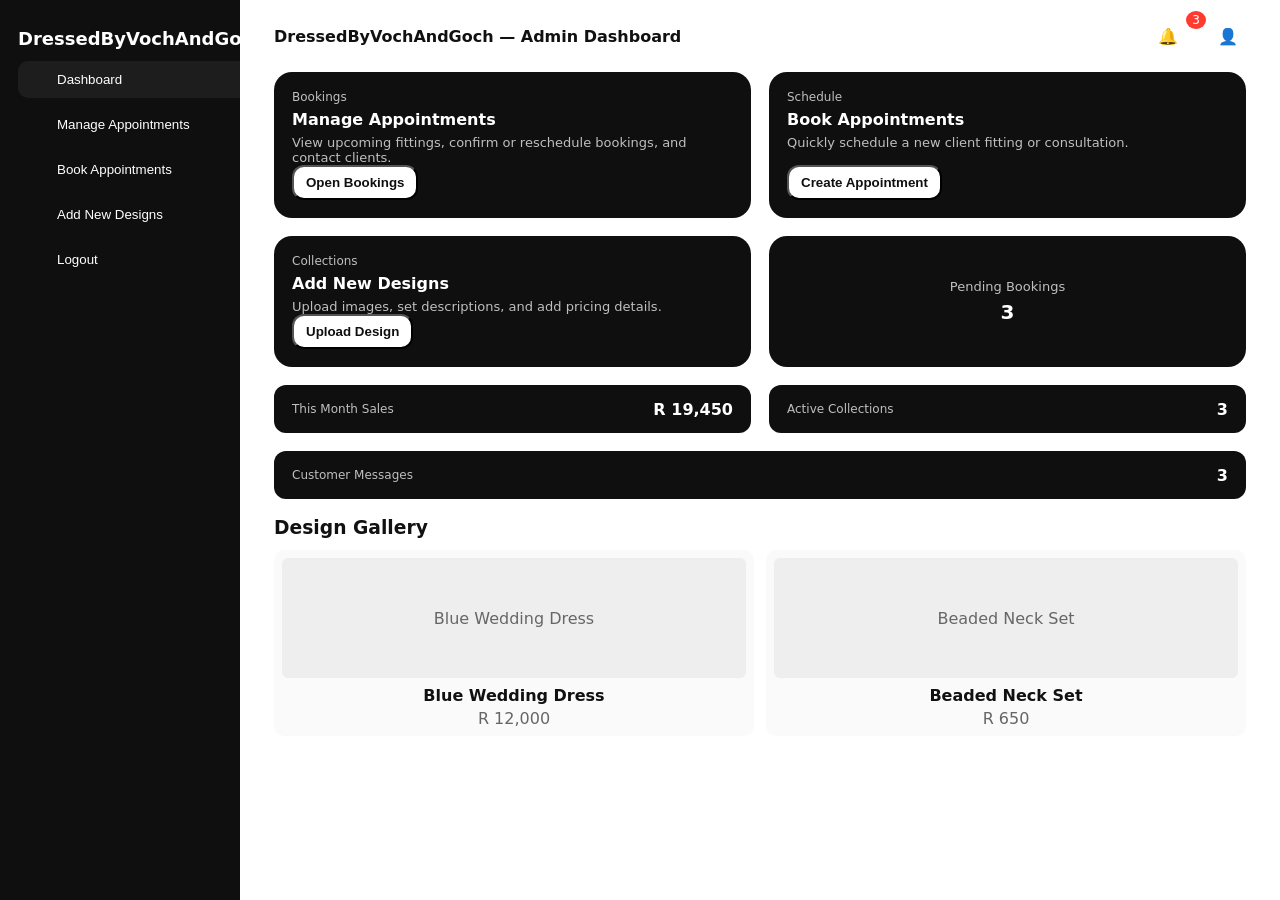
==== index.html @ 1712be91 "Add files via upload" ====
<!DOCTYPE html>
<html lang="en">
<head>
<meta charset="utf-8" />
<meta name="viewport" content="width=device-width,initial-scale=1" />
<title>DressedByVochAndGoch — Admin Dashboard</title>
<style>
  :root{
    --black:#0f0f0f;
    --white:#ffffff;
    --muted:#bfbfbf;
    --card-radius:14px;
    --accent:#111;
  }
  *{box-sizing:border-box;margin:0;padding:0}
  html,body{height:100%;font-family:Inter,system-ui,-apple-system,"Segoe UI",Roboto,Arial;background:var(--white);color:#111}
  /* Layout */
  .app{display:flex;min-height:100vh}
  /* Sidebar */
  .sidebar{
    width:240px;background:var(--black);color:var(--white);
    padding:28px 18px;display:flex;flex-direction:column;gap:18px;align-items:flex-start;
    position:fixed;left:0;top:0;bottom:0;
  }
  .brand{font-weight:700;font-size:18px;margin-bottom:6px}
  .nav{display:flex;flex-direction:column;width:100%;gap:8px;margin-top:12px}
  .nav-btn{
    width:100%;background:transparent;color:var(--white);text-align:left;padding:10px 12px;border-radius:10px;
    display:flex;align-items:center;gap:10px;cursor:pointer;border:1px solid transparent;
  }
  .nav-btn .dot{width:8px;height:8px;border-radius:50%;background:#fff;opacity:0.0;margin-right:8px}
  .nav-btn.active{background:rgba(255,255,255,0.06)}
  /* Main content */
  .main{
    margin-left:240px;flex:1;padding:18px 34px;min-height:100vh;background:var(--white);
  }
  .topbar{display:flex;justify-content:space-between;align-items:center;margin-bottom:18px}
  .title{font-weight:700}
  .top-right{display:flex;align-items:center;gap:14px}
  .icon-btn{width:36px;height:36px;display:flex;align-items:center;justify-content:center;border-radius:8px;cursor:pointer}
  .icon-btn .badge{position:relative;left:8px;top:-16px;background:#ff3b30;color:#fff;border-radius:50%;padding:2px 6px;font-size:12px}
  /* Grid of cards */
  .grid{display:grid;grid-template-columns:repeat(2,1fr);gap:18px;max-width:980px}
  .card{background:var(--black);color:var(--white);padding:18px;border-radius:18px;min-height:110px;display:flex;flex-direction:column;justify-content:space-between}
  .card .card-small-title{font-size:12px;color:var(--muted)}
  .card .card-title{font-weight:800;font-size:16px;margin-top:6px}
  .card .card-desc{font-size:13px;color:var(--muted);margin-top:6px}
  .btn.white{background:var(--white);color:var(--black);padding:8px 12px;border-radius:12px;font-weight:700;cursor:pointer}
  .pending{display:flex;align-items:center;justify-content:center;cursor:pointer;border-radius:18px}
  .pending-inner{text-align:center}
  .pending-label{font-size:13px;color:var(--muted)}
  .pending-count{font-weight:700;font-size:20px;margin-top:6px}
  .metric{background:var(--black);color:var(--white);padding:12px 18px;border-radius:12px;display:flex;justify-content:space-between;align-items:center;min-height:48px;cursor:pointer}
  .metric-label{font-size:12px;color:var(--muted)}
  .metric-value{font-weight:800;font-size:16px}
  .messages{grid-column:span 2}
  table.tbl{width:100%;border-collapse:collapse;margin-top:8px}
  .tbl th,.tbl td{padding:10px;border-bottom:1px solid #eee;color:#111;font-size:14px;text-align:left}
  .tbl thead th{background:#fafafa;font-weight:700}
  /* Overlay / modal */
  .overlay{position:fixed;inset:0;display:none;align-items:center;justify-content:center;background:rgba(0,0,0,0.45);z-index:3000;padding:20px}
  .overlay.show{display:flex}
  .modal{background:var(--white);border-radius:12px;padding:18px;max-width:780px;width:100%;max-height:84vh;overflow:auto;position:relative;box-shadow:0 20px 60px rgba(0,0,0,0.35)}
  .modal h2{margin-bottom:6px;color:#111}
  .muted{color:#666;font-size:13px;margin-bottom:12px}
  .modal-close{position:absolute;right:14px;top:10px;background:transparent;border:0;font-size:24px;cursor:pointer;color:#111}
  .messages-list{display:flex;flex-direction:column;gap:10px;margin-top:8px}
  .msg{background:#fafafa;padding:12px;border-radius:8px}
  .msg .from{font-weight:700;color:#111}
  .msg .time{font-size:12px;color:#666;margin-top:4px}
  .msg .body{margin-top:8px;color:#222}
  form input,form textarea,form select{width:100%;padding:10px;margin-bottom:10px;border-radius:8px;border:1px solid #ddd;font-size:14px}
  form button[type="submit"]{background:var(--black);color:var(--white);padding:10px 14px;border-radius:10px;border:0;cursor:pointer}
  .designs-grid{display:grid;grid-template-columns:repeat(auto-fit,minmax(160px,1fr));gap:12px;margin-top:12px}
  .design-card{background:#fafafa;border-radius:10px;padding:8px;text-align:center}
  .design-card img{width:100%;height:120px;object-fit:cover;border-radius:8px}
  /* responsive */
  @media(max-width:900px){
    .grid{grid-template-columns:1fr}
    .sidebar{width:78px;padding:12px;align-items:center}
    .brand{display:none}
    .nav-btn{padding:8px;font-size:12px;justify-content:center}
    .messages{grid-column:span 1}
    .main{margin-left:78px;padding:12px}
  }
</style>
</head>
<body>
  <div class="app">
    <aside class="sidebar">
      <div>
        <div class="brand">DressedByVochAndGoch</div>
        <nav class="nav">
          <button class="nav-btn active" id="nav-dashboard"><span class="dot"></span>Dashboard</button>
          <button class="nav-btn" id="nav-manage"><span class="dot"></span>Manage Appointments</button>
          <button class="nav-btn" id="nav-book"><span class="dot"></span>Book Appointments</button>
          <button class="nav-btn" id="nav-design"><span class="dot"></span>Add New Designs</button>
          <button class="nav-btn" id="nav-logout"><span class="dot"></span>Logout</button>
        </nav>
      </div>
    </aside>

    <main class="main" role="main">
      <div class="topbar" style="display:flex;justify-content:space-between;align-items:center;margin-bottom:18px">
        <div class="title">DressedByVochAndGoch — Admin Dashboard</div>
        <div class="top-right">
          <div class="icon-btn" id="notif-btn" title="Notifications">🔔<span class="badge" id="notif-count" style="display:none"></span></div>
          <div class="icon-btn" id="profile-btn" title="Profile">👤</div>
        </div>
      </div>

      <section class="grid" aria-label="Dashboard cards">
        <div class="card large" id="card-manage">
          <div>
            <div class="card-small-title">Bookings</div>
            <div class="card-title">Manage Appointments</div>
            <div class="card-desc">View upcoming fittings, confirm or reschedule bookings, and contact clients.</div>
          </div>
          <div><button class="btn white" id="open-bookings">Open Bookings</button></div>
        </div>

        <div class="card large" id="card-book">
          <div>
            <div class="card-small-title">Schedule</div>
            <div class="card-title">Book Appointments</div>
            <div class="card-desc">Quickly schedule a new client fitting or consultation.</div>
          </div>
          <div><button class="btn white" id="create-appointment">Create Appointment</button></div>
        </div>

        <div class="card large" id="card-designs">
          <div>
            <div class="card-small-title">Collections</div>
            <div class="card-title">Add New Designs</div>
            <div class="card-desc">Upload images, set descriptions, and add pricing details.</div>
          </div>
          <div><button class="btn white" id="upload-design">Upload Design</button></div>
        </div>

        <div class="card pending" id="pending-box">
          <div class="pending-inner">
            <div class="pending-label">Pending Bookings</div>
            <div class="pending-count" id="pending-count">0</div>
          </div>
        </div>

        <div class="metric" id="month-sales">
          <div class="metric-label">This Month Sales</div>
          <div class="metric-value" id="month-sales-value">R 2</div>
        </div>

        <div class="metric" id="active-collections">
          <div class="metric-label">Active Collections</div>
          <div class="metric-value" id="active-collections-value">0</div>
        </div>

        <div class="metric messages" id="customer-messages">
          <div class="metric-label">Customer Messages</div>
          <div class="metric-value" id="customer-messages-count">0</div>
        </div>
      </section>

      <!-- Gallery preview -->
      <section style="max-width:980px;margin-top:18px">
        <h3 style="margin-bottom:8px">Design Gallery</h3>
        <div id="designs-list" class="designs-grid">
          <!-- thumbnails injected here -->
        </div>
      </section>

    </main>
  </div>

  <!-- Overlays / Modals -->

  <!-- Manage Bookings Modal -->
  <div class="overlay" id="overlay-bookings" aria-hidden>
    <div class="modal" role="dialog" aria-modal="true" aria-labelledby="bookings-title">
      <button class="modal-close" data-close>&times;</button>
      <h2 id="bookings-title">Pending Bookings (<span id="bookings-total">0</span>)</h2>
      <p class="muted">List of pending bookings awaiting confirmation.</p>
      <table class="tbl" aria-describedby="bookings-title">
        <thead><tr><th>ID</th><th>Customer</th><th>Date / Time</th><th>Service</th><th>Status</th><th>Action</th></tr></thead>
        <tbody id="bookings-tbody"></tbody>
      </table>
    </div>
  </div>

  <!-- Book Appointment Modal -->
  <div class="overlay" id="overlay-create" aria-hidden>
    <div class="modal" role="dialog" aria-modal="true" aria-labelledby="create-title">
      <button class="modal-close" data-close>&times;</button>
      <h2 id="create-title">Create Appointment</h2>
      <p class="muted">Schedule a new client fitting or consultation.</p>
      <form id="form-create">
        <input name="name" type="text" placeholder="Customer Name" required />
        <input name="datetime" type="datetime-local" required />
        <select name="service" required>
          <option value="">Select Service</option>
          <option>Dress Fitting</option>
          <option>Custom Design</option>
          <option>Alteration</option>
        </select>
        <button type="submit">Save Appointment</button>
      </form>
    </div>
  </div>

  <!-- Upload Design Modal -->
  <div class="overlay" id="overlay-upload" aria-hidden>
    <div class="modal" role="dialog" aria-modal="true" aria-labelledby="upload-title">
      <button class="modal-close" data-close>&times;</button>
      <h2 id="upload-title">Upload New Design</h2>
      <p class="muted">Add design name, description, price and an image preview before saving.</p>
      <form id="form-upload">
        <input name="designName" type="text" placeholder="Design Name" required />
        <input name="price" type="number" placeholder="Price (R)" required />
        <textarea name="desc" placeholder="Description" rows="3" required></textarea>
        <input name="image" type="file" accept="image/*" required />
        <div id="preview-wrap" style="margin-top:8px;display:none">
          <div style="font-size:13px;color:#666;margin-bottom:6px">Preview</div>
          <img id="preview-img" src="" alt="Design preview" style="width:100%;max-height:220px;object-fit:cover;border-radius:8px" />
        </div>
        <button type="submit">Upload Design</button>
      </form>
    </div>
  </div>

  <!-- Month Sales Modal -->
  <div class="overlay" id="overlay-sales" aria-hidden>
    <div class="modal" role="dialog" aria-modal="true" aria-labelledby="sales-title">
      <button class="modal-close" data-close>&times;</button>
      <h2 id="sales-title">This Month Sales</h2>
      <p class="muted">Detailed breakdown of sales for this month.</p>
      <table class="tbl" aria-describedby="sales-title">
        <thead><tr><th>Order</th><th>Description</th><th>Qty</th><th>Price</th><th>Total</th></tr></thead>
        <tbody id="sales-tbody"></tbody>
        <tfoot>
          <tr style="font-weight:700">
            <td colspan="4" style="text-align:right">Total:</td>
            <td id="sales-total">R 0</td>
          </tr>
        </tfoot>
      </table>
    </div>
  </div>

  <!-- Active Collections Modal -->
  <div class="overlay" id="overlay-collections" aria-hidden>
    <div class="modal" role="dialog" aria-modal="true" aria-labelledby="collections-title">
      <button class="modal-close" data-close>&times;</button>
      <h2 id="collections-title">Active Collections</h2>
      <p class="muted">Currently active collections and their pickup dates.</p>
      <table class="tbl" aria-describedby="collections-title">
        <thead><tr><th>Customer</th><th>Items</th><th>Pickup Date</th></tr></thead>
        <tbody id="collections-tbody"></tbody>
      </table>
    </div>
  </div>

  <!-- Customer Messages Modal -->
  <div class="overlay" id="overlay-messages" aria-hidden>
    <div class="modal" role="dialog" aria-modal="true" aria-labelledby="messages-title">
      <button class="modal-close" data-close>&times;</button>
      <h2 id="messages-title">Customer Messages</h2>
      <p class="muted">Recent customer inquiries and messages.</p>
      <div id="messages-list" class="messages-list"></div>
    </div>
  </div>

  <!-- Notifications dropdown (simple) -->
  <div class="overlay" id="overlay-notifs" aria-hidden>
    <div class="modal" style="max-width:360px;">
      <button class="modal-close" data-close>&times;</button>
      <h2>Notifications</h2>
      <div id="notifs-list" style="display:flex;flex-direction:column;gap:8px"></div>
    </div>
  </div>

  <!-- Profile dropdown -->
  <div class="overlay" id="overlay-profile" aria-hidden>
    <div class="modal" style="max-width:260px;">
      <button class="modal-close" data-close>&times;</button>
      <h2>Profile</h2>
      <div style="display:flex;flex-direction:column;gap:8px">
        <button style="padding:10px;border-radius:8px;border:1px solid #ddd;background:#fff;cursor:pointer">View Profile</button>
        <button style="padding:10px;border-radius:8px;border:1px solid #ddd;background:#fff;cursor:pointer">Settings</button>
        <button id="btn-logout" style="padding:10px;border-radius:8px;border:1px solid #ddd;background:#fff;cursor:pointer">Logout</button>
      </div>
    </div>
  </div>

<script>
document.addEventListener('DOMContentLoaded',()=>{

  /* ---------- Demo data ---------- */
  const bookings = [
    { id:'BK1001', customer:'Nomsa Dlamini', datetime:'2025-11-05 09:30', service:'Dress Fitting', status:'Pending' },
    { id:'BK1002', customer:'Lindiwe M', datetime:'2025-11-06 11:00', service:'Alteration', status:'Pending' },
    { id:'BK1003', customer:'Sihle K', datetime:'2025-11-08 14:00', service:'Custom Design', status:'Pending' }
  ];

  const salesItems = [
    { label:'Order #9001 — Bridal Set', qty:1, price:12000},
    { label:'Order #8950 — Custom Dress', qty:2, price:3500},
    { label:'Accessories', qty:6, price:75}
  ];

  const activeCollections = [
    { customer:'Zanele M', items:'Blue wedding dress', pickup:'2025-11-05' },
    { customer:'Kgosi T', items:'Traditional beads set', pickup:'2025-11-06' },
    { customer:'Ruth P', items:'Altered blazer', pickup:'2025-11-06' }
  ];

  let designs = [
    { name:'Blue Wedding Dress', price:12000, desc:'Flowing satin, size 32-40', img:'' },
    { name:'Beaded Neck Set', price:650, desc:'Handmade beads', img:'' }
  ];

  const messages = [
    { from:'Thandi (082 555 0131)', time:'2025-11-02 08:12', body:'Hi — can I reschedule my fitting?' },
    { from:'Lerato (073 888 3401)', time:'2025-11-03 10:20', body:'Is the blue dress available?' },
    { from:'Mmakgosi (071 234 555)', time:'2025-11-03 15:05', body:'Thank you for the quick turn-around.' }
  ];

  let notifications = [
    'New appointment: Lerato — 2025-11-10 14:00',
    'Design uploaded: Green Dress',
    'Nomsa cancelled her appointment'
  ];

  /* ---------- DOM refs ---------- */
  const pendingCountEl = document.getElementById('pending-count');
  const monthSalesEl = document.getElementById('month-sales-value');
  const activeCollectionsEl = document.getElementById('active-collections-value');
  const customerMessagesCountEl = document.getElementById('customer-messages-count');
  const bookingsTbody = document.getElementById('bookings-tbody');
  const bookingsTotalEl = document.getElementById('bookings-total');
  const designsListEl = document.getElementById('designs-list');
  const notifsListEl = document.getElementById('notifs-list');
  const notifCountDot = document.getElementById('notif-count');
  const salesTbody = document.getElementById('sales-tbody');
  const salesTotalEl = document.getElementById('sales-total');
  const collectionsTbody = document.getElementById('collections-tbody');
  const messagesListEl = document.getElementById('messages-list');

  /* ---------- Helpers ---------- */
  function calcTotalSales(){
    const total = salesItems.reduce((s,i)=>s + (i.qty * i.price), 0);
    monthSalesEl.textContent = 'R ' + total.toLocaleString();
    return total;
  }
  function updateActiveCollections(){
    activeCollectionsEl.textContent = activeCollections.length;
  }
  function updateCustomerMessages(){
    customerMessagesCountEl.textContent = messages.length;
  }
  function updatePendingCount(){
    const c = bookings.filter(b=>b.status==='Pending').length;
    pendingCountEl.textContent = c;
    bookingsTotalEl.textContent = c;
  }
  function renderBookings(){
    bookingsTbody.innerHTML = '';
    bookings.forEach((b, idx)=>{
      const tr = document.createElement('tr');
      tr.innerHTML = `
        <td>${b.id}</td>
        <td>${b.customer}</td>
        <td>${b.datetime}</td>
        <td>${b.service}</td>
        <td>${b.status}</td>
        <td>
          <button data-action="confirm" data-idx="${idx}" style="margin-right:6px;padding:6px;border-radius:6px;border:1px solid #ccc;background:#fff;cursor:pointer">Confirm</button>
          <button data-action="cancel" data-idx="${idx}" style="padding:6px;border-radius:6px;border:1px solid #ccc;background:#fff;cursor:pointer">Cancel</button>
        </td>`;
      bookingsTbody.appendChild(tr);
    });
  }
  function renderDesigns(){
    designsListEl.innerHTML = '';
    designs.forEach(d=>{
      const card = document.createElement('div'); card.className='design-card';
      card.innerHTML = `
        <div style="height:120px;background:#eee;border-radius:6px;display:flex;align-items:center;justify-content:center;overflow:hidden">
          ${d.img ? `<img src="${d.img}" alt="${d.name}">` : `<div style="color:#666">${d.name}</div>`}
        </div>
        <div style="margin-top:8px"><strong>${d.name}</strong></div>
        <div style="color:#666;margin-top:4px">R ${Number(d.price).toLocaleString()}</div>
      `;
      designsListEl.appendChild(card);
    });
  }
  function renderNotifs(){
    notifsListEl.innerHTML='';
    notifications.forEach(n=>{
      const el = document.createElement('div');
      el.style.padding='8px'; el.style.borderBottom='1px solid #eee';
      el.textContent = n;
      notifsListEl.appendChild(el);
    });
    // show dot if there are notifications
    if(notifications.length>0){ notifCountDot.style.display='inline-block'; notifCountDot.textContent = notifications.length; }
    else { notifCountDot.style.display='none' }
  }
  function renderSales(){
    salesTbody.innerHTML = '';
    let total = 0;
    salesItems.forEach(item => {
      const itemTotal = item.qty * item.price;
      total += itemTotal;
      const tr = document.createElement('tr');
      tr.innerHTML = `
        <td>${item.label.split(' — ')[0]}</td>
        <td>${item.label.split(' — ')[1]}</td>
        <td>${item.qty}</td>
        <td>R ${item.price.toLocaleString()}</td>
        <td>R ${itemTotal.toLocaleString()}</td>
      `;
      salesTbody.appendChild(tr);
    });
    salesTotalEl.textContent = 'R ' + total.toLocaleString();
  }
  function renderCollections(){
    collectionsTbody.innerHTML = '';
    activeCollections.forEach(collection => {
      const tr = document.createElement('tr');
      tr.innerHTML = `
        <td>${collection.customer}</td>
        <td>${collection.items}</td>
        <td>${collection.pickup}</td>
      `;
      collectionsTbody.appendChild(tr);
    });
  }
  function renderMessages(){
    messagesListEl.innerHTML = '';
    messages.forEach(msg => {
      const msgEl = document.createElement('div');
      msgEl.className = 'msg';
      msgEl.innerHTML = `
        <div class="from">${msg.from}</div>
        <div class="time">${msg.time}</div>
        <div class="body">${msg.body}</div>
      `;
      messagesListEl.appendChild(msgEl);
    });
  }

  /* ---------- Initial render ---------- */
  calcTotalSales();
  updateActiveCollections();
  updateCustomerMessages();
  updatePendingCount();
  renderBookings();
  renderDesigns();
  renderNotifs();
  renderSales();
  renderCollections();
  renderMessages();

  /* ---------- Overlay open/close helpers ---------- */
  function openOverlay(id){
    document.querySelectorAll('.overlay').forEach(o=>o.classList.remove('show'));
    const o = document.getElementById(id);
    if(o) o.classList.add('show');
  }
  function closeOverlay(el){
    if(!el) return;
    const overlay = el.closest('.overlay');
    if(overlay) overlay.classList.remove('show');
  }

  // close buttons
  document.querySelectorAll('[data-close]').forEach(btn=>{
    btn.addEventListener('click',()=> closeOverlay(btn));
  });
  document.querySelectorAll('.modal-close').forEach(btn=>{
    btn.addEventListener('click',()=> closeOverlay(btn));
  });

  // close overlay by clicking outside modal
  document.querySelectorAll('.overlay').forEach(ov=>{
    ov.addEventListener('click', (e)=>{ if(e.target === ov) ov.classList.remove('show') });
  });
  // close by escape
  document.addEventListener('keydown', e=>{
    if(e.key === 'Escape') document.querySelectorAll('.overlay.show').forEach(o=>o.classList.remove('show'));
  });

  /* ---------- Wire up top buttons and cards ---------- */
  document.getElementById('open-bookings').addEventListener('click', ()=> { renderBookings(); openOverlay('overlay-bookings'); });
  document.getElementById('create-appointment').addEventListener('click', ()=> openOverlay('overlay-create'));
  document.getElementById('upload-design').addEventListener('click', ()=> openOverlay('overlay-upload'));

  document.getElementById('card-manage').addEventListener('click', ()=>{ renderBookings(); openOverlay('overlay-bookings'); });
  document.getElementById('card-book').addEventListener('click', ()=> openOverlay('overlay-create'));
  document.getElementById('card-designs').addEventListener('click', ()=> openOverlay('overlay-upload'));
  document.getElementById('pending-box').addEventListener('click', ()=>{ renderBookings(); openOverlay('overlay-bookings'); });

  // sidebar nav
  document.getElementById('nav-manage').addEventListener('click', ()=>{ renderBookings(); openOverlay('overlay-bookings'); });
  document.getElementById('nav-book').addEventListener('click', ()=> openOverlay('overlay-create'));
  document.getElementById('nav-design').addEventListener('click', ()=> openOverlay('overlay-upload'));
  document.getElementById('nav-dashboard').addEventListener('click', ()=> document.querySelectorAll('.overlay').forEach(o=>o.classList.remove('show')));

  // notifications & profile
  document.getElementById('notif-btn').addEventListener('click', ()=> openOverlay('overlay-notifs'));
  document.getElementById('profile-btn').addEventListener('click', ()=> openOverlay('overlay-profile'));

  // new metric pop-ups
  document.getElementById('month-sales').addEventListener('click', ()=>{ renderSales(); openOverlay('overlay-sales'); });
  document.getElementById('active-collections').addEventListener('click', ()=>{ renderCollections(); openOverlay('overlay-collections'); });
  document.getElementById('customer-messages').addEventListener('click', ()=>{ renderMessages(); openOverlay('overlay-messages'); });

  /* ---------- Form: Create appointment ---------- */
  document.getElementById('form-create').addEventListener('submit', (e)=>{
    e.preventDefault();
    const data = new FormData(e.target);
    const name = data.get('name').trim();
    const datetime = data.get('datetime');
    const service = data.get('service');
    if(!name || !datetime || !service){ alert('Please fill all fields'); return; }
    const id = 'BK' + (1000 + bookings.length + 1);
    bookings.push({ id, customer:name, datetime, service, status:'Pending' });
    renderBookings();
    updatePendingCount();
    notifications.unshift(`New appointment: ${name} — ${datetime}`);
    renderNotifs();
    e.target.reset();
    closeOverlay(e.target);
    alert('Appointment created (demo).');
  });

  /* ---------- Form: Upload design with preview ---------- */
  const uploadForm = document.getElementById('form-upload');
  const previewWrap = document.getElementById('preview-wrap');
  const previewImg = document.getElementById('preview-img');
  uploadForm.image.addEventListener('change', (ev)=>{
    const file = ev.target.files[0];
    if(!file) { previewWrap.style.display='none'; previewImg.src=''; return; }
    const reader = new FileReader();
    reader.onload = ()=>{ previewImg.src = reader.result; previewWrap.style.display='block'; }
    reader.readAsDataURL(file);
  });
  uploadForm.addEventListener('submit', (e)=>{
    e.preventDefault();
    const data = new FormData(e.target);
    const name = data.get('designName').trim();
    const price = data.get('price');
    const desc = data.get('desc').trim();
    const file = data.get('image');
    if(!name || !price || !desc || !file){ alert('Please fill all fields & choose an image'); return; }
    // read file as data URL and then save
    const reader = new FileReader();
    reader.onload = ()=>{
      designs.push({ name, price, desc, img: reader.result });
      renderDesigns();
      notifications.unshift(`Design uploaded: ${name}`);
      renderNotifs();
      e.target.reset();
      previewWrap.style.display='none';
      closeOverlay(e.target);
      alert('Design uploaded (demo).');
      updateActiveCollections(); // optional: keep collections in sync if you want
    };
    reader.readAsDataURL(file);
  });

  /* ---------- Manage bookings actions: confirm/cancel ---------- */
  bookingsTbody.addEventListener('click', (e)=>{
    const btn = e.target.closest('button');
    if(!btn) return;
    const action = btn.dataset.action;
    const idx = Number(btn.dataset.idx);
    if(action === 'confirm'){
      bookings[idx].status = 'Confirmed';
      notifications.unshift(`Booking ${bookings[idx].id} confirmed`);
    } else if(action === 'cancel'){
      bookings[idx].status = 'Cancelled';
      notifications.unshift(`Booking ${bookings[idx].id} cancelled`);
    }
    renderBookings();
    updatePendingCount();
    renderNotifs();
  });

  /* ---------- Logout ---------- */
  document.getElementById('btn-logout').addEventListener('click', ()=>{
    alert('Logged out (demo).');
    // In real app: redirect or clear session
  });

  /* Accessibility: ensure initial states */
  renderNotifs();
  updatePendingCount();
});
</script>
</body>
</html>
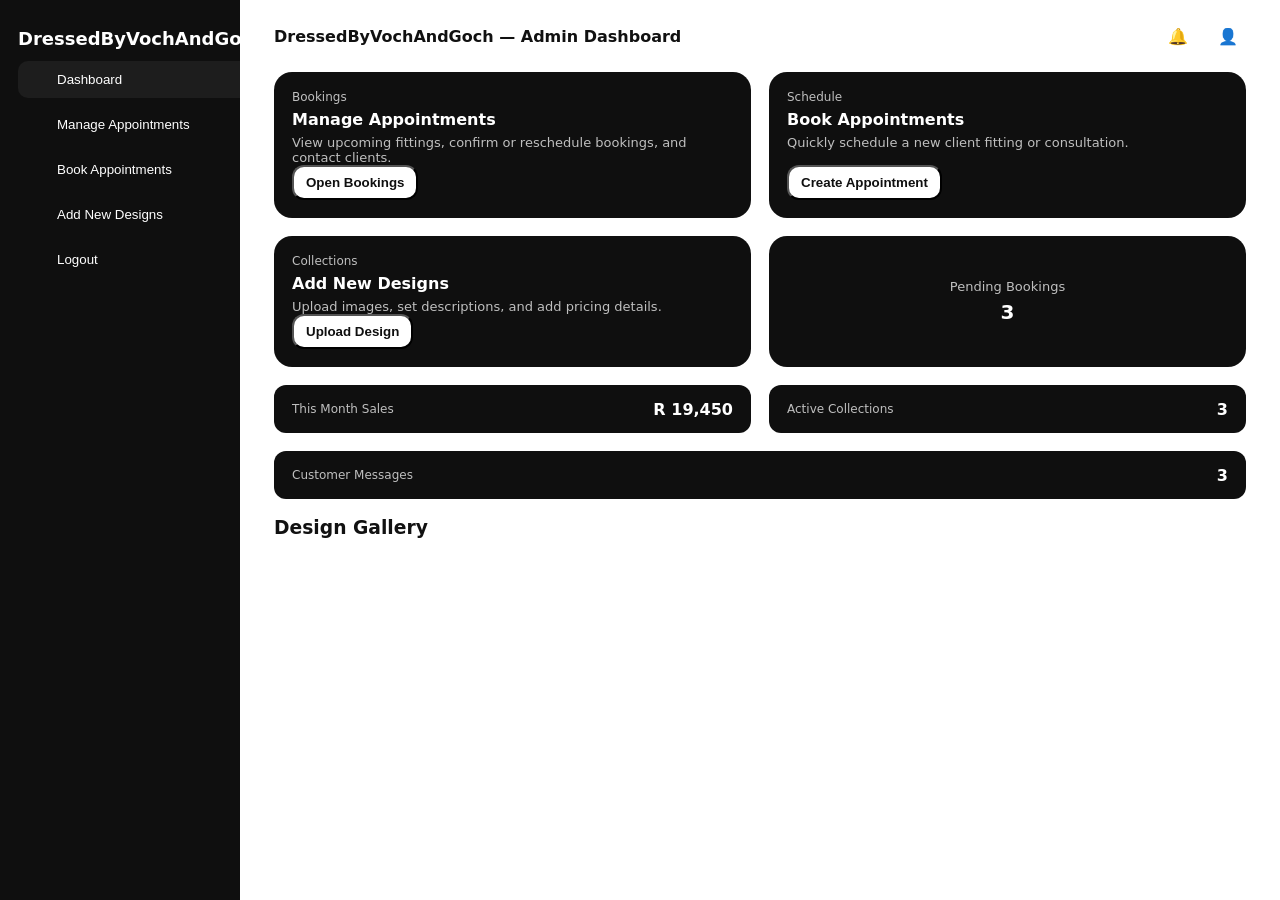
==== commit 64e07bc9: "Update print statement from 'Hello' to 'Goodbye'" ====
--- a/index.html
+++ b/index.html
@@ -312,10 +312,7 @@
     { customer:'Ruth P', items:'Altered blazer', pickup:'2025-11-06' }
   ];
 
-  let designs = [
-    { name:'Blue Wedding Dress', price:12000, desc:'Flowing satin, size 32-40', img:'' },
-    { name:'Beaded Neck Set', price:650, desc:'Handmade beads', img:'' }
-  ];
+
 
   const messages = [
     { from:'Thandi (082 555 0131)', time:'2025-11-02 08:12', body:'Hi — can I reschedule my fitting?' },
@@ -598,4 +595,5 @@
 });
 </script>
 </body>
-</html>+
+</html>
